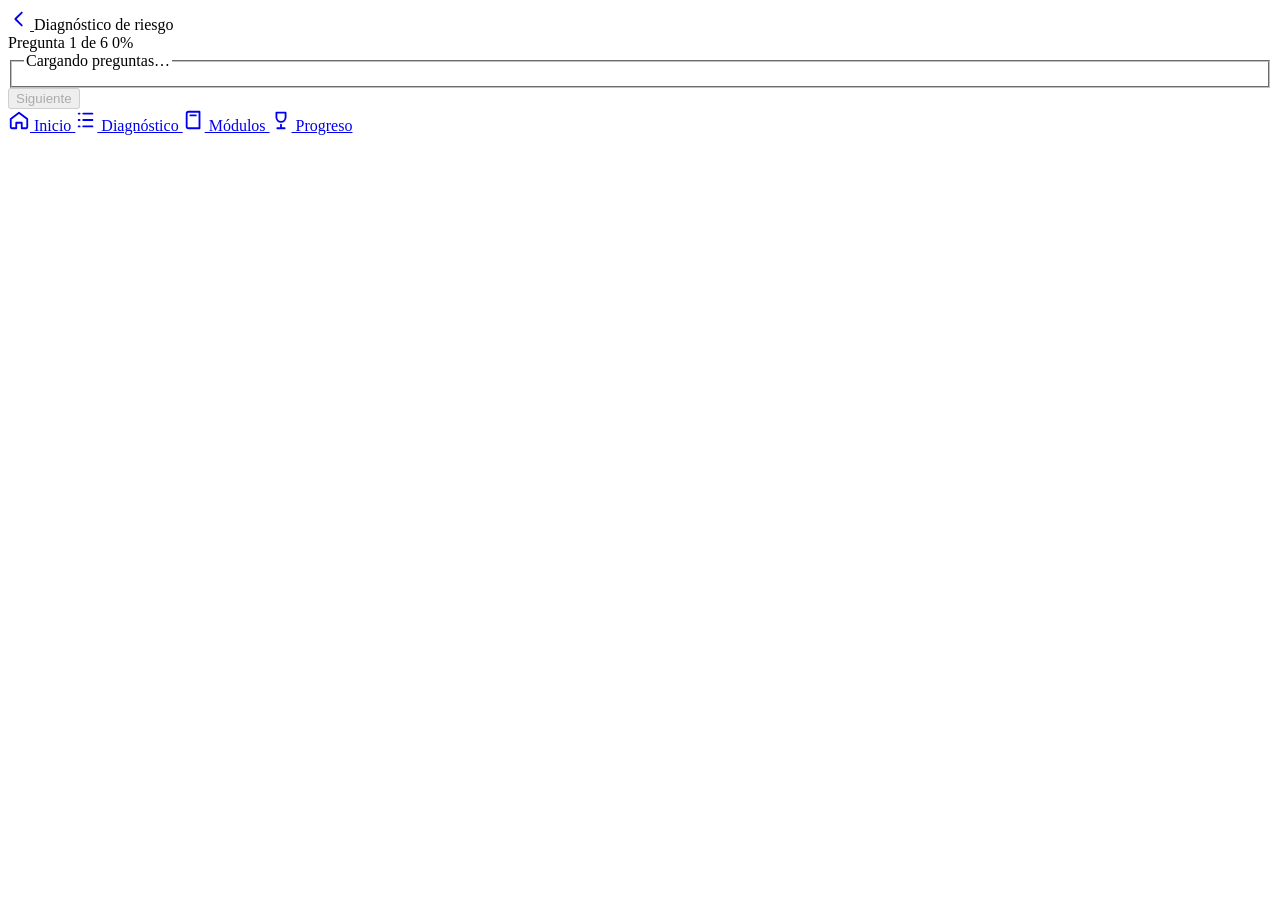
==== diagnostico.html @ ab0bbe76 "intento1" ====
<!doctype html>
<html lang="es">
<head>
  <meta charset="utf-8">
  <meta name="viewport" content="width=device-width, initial-scale=1">
  <title>Diagnóstico de riesgo · BPC 360</title>

  <link rel="preconnect" href="https://fonts.googleapis.com">
  <link rel="preconnect" href="https://fonts.gstatic.com" crossorigin>
  <link href="https://fonts.googleapis.com/css2?family=IBM+Plex+Sans:wght@400;500;600&amp;family=Space+Grotesk:wght@500;700&amp;display=swap" rel="stylesheet">

  <!-- Estilos globales (los publica Andrés). Si aún no existe, la página funciona igual. -->
  <link rel="stylesheet" href="css/styles.css">
  <link rel="stylesheet" href="css/diagnostico.css">
</head>
<body>
  <div class="dx-app">

    <header class="dx-header">
      <div class="dx-header__fila">
        <a class="dx-volver" href="index.html" aria-label="Volver al inicio">
          <svg width="22" height="22" viewBox="0 0 24 24" fill="none" stroke="currentColor" stroke-width="2" stroke-linecap="round" stroke-linejoin="round" aria-hidden="true"><path d="M15 5l-7 7 7 7"></path></svg>
        </a>
        <span class="dx-header__titulo">Diagnóstico de riesgo</span>
      </div>

      <div id="dx-progreso" class="dx-progreso">
        <div class="dx-progreso__texto">
          <span id="dx-progreso-texto" aria-live="polite">Pregunta 1 de 6</span>
          <span id="dx-progreso-porcentaje">0%</span>
        </div>
        <div class="dx-barra" role="progressbar" aria-label="Avance del diagnóstico" aria-valuemin="0" aria-valuemax="100" aria-valuenow="0" id="dx-barra">
          <div class="dx-barra__relleno" id="dx-barra-relleno"></div>
        </div>
      </div>
    </header>

    <main class="dx-main">

      <!-- Vista 1: preguntas -->
      <form id="dx-vista-pregunta" class="dx-vista" novalidate>
        <fieldset class="dx-fieldset">
          <legend class="dx-pregunta" id="dx-pregunta" tabindex="-1">
            <span class="dx-pregunta__icono" id="dx-icono" aria-hidden="true"></span>
            <span class="dx-pregunta__texto" id="dx-pregunta-texto">Cargando preguntas…</span>
          </legend>
          <div class="dx-opciones" id="dx-opciones"></div>
        </fieldset>

        <p class="dx-error" id="dx-error" role="alert" hidden></p>

        <div class="dx-acciones">
          <button type="button" class="dx-btn dx-btn--secundario" id="dx-anterior" hidden>Anterior</button>
          <button type="submit" class="dx-btn dx-btn--primario" id="dx-siguiente" disabled>Siguiente</button>
        </div>
      </form>

      <!-- Vista 2: resultado -->
      <section id="dx-vista-resultado" class="dx-vista" hidden aria-labelledby="dx-resultado-titulo">
        <div class="dx-resultado" id="dx-resultado">
          <div class="dx-resultado__insignia" id="dx-resultado-insignia" aria-hidden="true"></div>
          <p class="dx-resultado__etiqueta">Tu nivel de riesgo</p>
          <h1 class="dx-resultado__titulo" id="dx-resultado-titulo" tabindex="-1">—</h1>
          <p class="dx-resultado__texto" id="dx-resultado-texto"></p>

          <div class="dx-escala" aria-hidden="true">
            <div class="dx-escala__relleno" id="dx-escala-relleno"></div>
          </div>
          <p class="dx-resultado__puntaje" id="dx-resultado-puntaje"></p>
        </div>

        <div class="dx-acciones dx-acciones--columna">
          <a class="dx-btn dx-btn--primario" href="modulo-sms.html">Empezar módulo SMS</a>
          <button type="button" class="dx-btn dx-btn--secundario" id="dx-repetir">Repetir diagnóstico</button>
        </div>
      </section>

    </main>

    <!-- Menú inferior TEMPORAL: cuando Andrés publique js/nav.js, este bloque se reemplaza. -->
    <nav class="dx-nav" aria-label="Navegación principal">
      <a href="index.html">
        <svg width="22" height="22" viewBox="0 0 24 24" fill="none" stroke="currentColor" stroke-width="2" stroke-linecap="round" stroke-linejoin="round" aria-hidden="true"><path d="M3 11l9-7 9 7v9a1 1 0 0 1-1 1h-5v-6H9v6H4a1 1 0 0 1-1-1z"></path></svg>
        Inicio
      </a>
      <a href="diagnostico.html" aria-current="page">
        <svg width="22" height="22" viewBox="0 0 24 24" fill="none" stroke="currentColor" stroke-width="2" stroke-linecap="round" aria-hidden="true"><path d="M9 5h10M9 12h10M9 19h10M4 5h1M4 12h1M4 19h1"></path></svg>
        Diagnóstico
      </a>
      <a href="modulo-sms.html">
        <svg width="22" height="22" viewBox="0 0 24 24" fill="none" stroke="currentColor" stroke-width="2" stroke-linecap="round" stroke-linejoin="round" aria-hidden="true"><path d="M4 5a2 2 0 0 1 2-2h12v18H6a2 2 0 0 1-2-2z"></path><path d="M8 7h6"></path></svg>
        Módulos
      </a>
      <a href="progreso.html">
        <svg width="22" height="22" viewBox="0 0 24 24" fill="none" stroke="currentColor" stroke-width="2" stroke-linecap="round" stroke-linejoin="round" aria-hidden="true"><path d="M8 21h8M12 17v4M7 4h10v5a5 5 0 0 1-10 0z"></path></svg>
        Progreso
      </a>
    </nav>

  </div>

  <script src="js/diagnostico.js"></script>
</body>
</html>
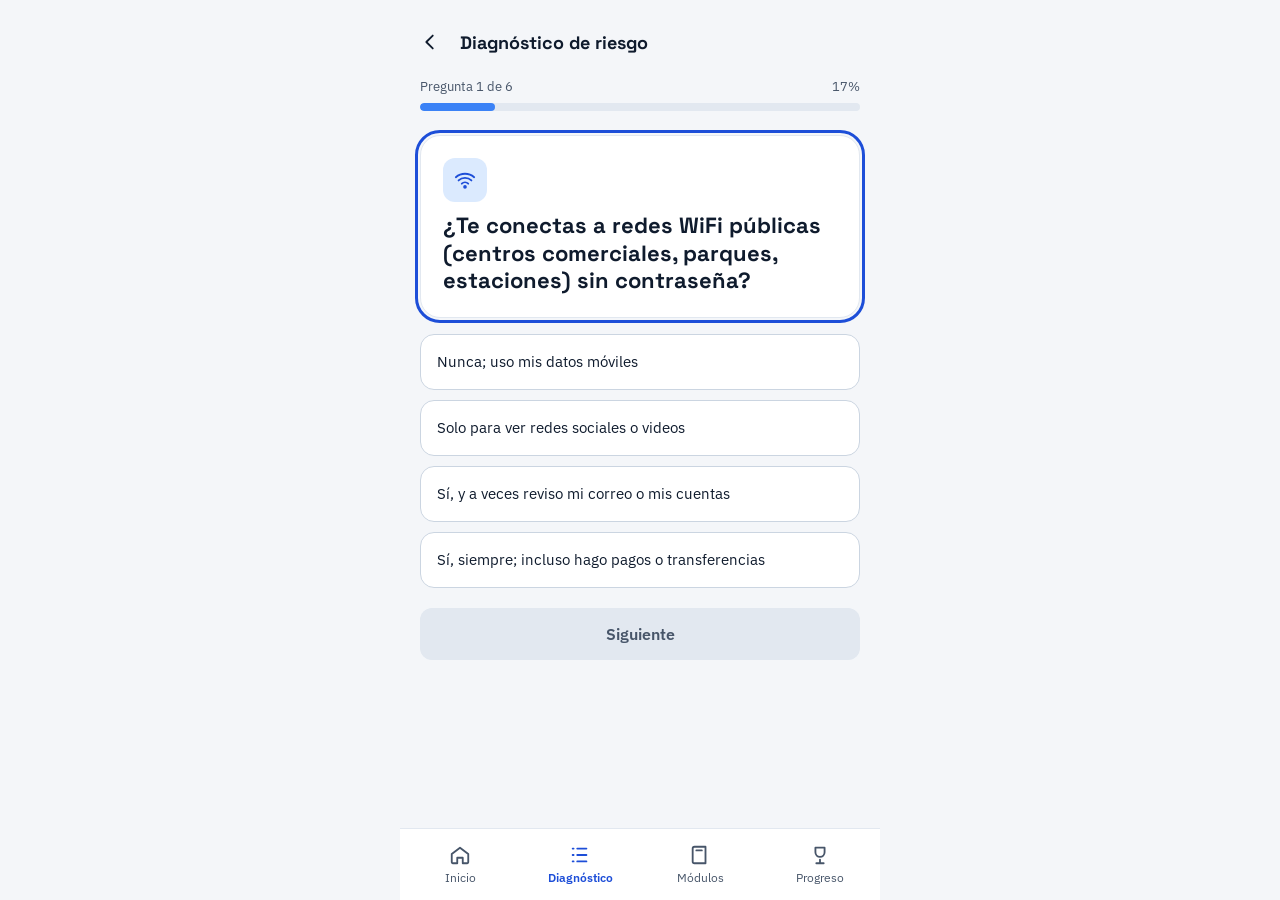
==== commit 18146aa2: "completo el inico" ====
--- a/diagnostico.html
+++ b/diagnostico.html
@@ -77,28 +77,12 @@
 
     </main>
 
-    <!-- Menú inferior TEMPORAL: cuando Andrés publique js/nav.js, este bloque se reemplaza. -->
-    <nav class="dx-nav" aria-label="Navegación principal">
-      <a href="index.html">
-        <svg width="22" height="22" viewBox="0 0 24 24" fill="none" stroke="currentColor" stroke-width="2" stroke-linecap="round" stroke-linejoin="round" aria-hidden="true"><path d="M3 11l9-7 9 7v9a1 1 0 0 1-1 1h-5v-6H9v6H4a1 1 0 0 1-1-1z"></path></svg>
-        Inicio
-      </a>
-      <a href="diagnostico.html" aria-current="page">
-        <svg width="22" height="22" viewBox="0 0 24 24" fill="none" stroke="currentColor" stroke-width="2" stroke-linecap="round" aria-hidden="true"><path d="M9 5h10M9 12h10M9 19h10M4 5h1M4 12h1M4 19h1"></path></svg>
-        Diagnóstico
-      </a>
-      <a href="modulo-sms.html">
-        <svg width="22" height="22" viewBox="0 0 24 24" fill="none" stroke="currentColor" stroke-width="2" stroke-linecap="round" stroke-linejoin="round" aria-hidden="true"><path d="M4 5a2 2 0 0 1 2-2h12v18H6a2 2 0 0 1-2-2z"></path><path d="M8 7h6"></path></svg>
-        Módulos
-      </a>
-      <a href="progreso.html">
-        <svg width="22" height="22" viewBox="0 0 24 24" fill="none" stroke="currentColor" stroke-width="2" stroke-linecap="round" stroke-linejoin="round" aria-hidden="true"><path d="M8 21h8M12 17v4M7 4h10v5a5 5 0 0 1-10 0z"></path></svg>
-        Progreso
-      </a>
-    </nav>
+    <nav class="bpc-nav" data-bpc-nav aria-label="Navegación principal"></nav>
 
   </div>
 
+  <script src="js/storage.js"></script>
+  <script src="js/nav.js"></script>
   <script src="js/diagnostico.js"></script>
 </body>
 </html>
--- a/css/styles.css
+++ b/css/styles.css
@@ -0,0 +1,209 @@
+/* ==========================================================
+   BPC 360 · Estilos globales (Andrés)
+
+   Este archivo lo cargan TODAS las páginas, antes de su CSS propio:
+     <link rel="stylesheet" href="css/styles.css">
+     <link rel="stylesheet" href="css/<tu-seccion>.css">
+
+   Reglas del equipo
+   - Los colores, fuentes y radios se usan SIEMPRE con var(--nombre).
+     Nadie escribe colores sueltos para cosas que ya existen aquí.
+   - Las clases globales empiezan con "bpc-". Las de cada sección
+     tienen su propio prefijo (dx- diagnóstico, ini- inicio, ...).
+   - Las fuentes (Google Fonts) se cargan con un <link> en el <head>
+     de cada HTML, no con @import aquí.
+   ========================================================== */
+
+/* ---------- 1. Variables (design tokens) ---------- */
+
+:root {
+  /* Base */
+  --color-fondo: #F4F6F9;
+  --color-superficie: #FFFFFF;
+  --color-texto: #0F1B2D;
+  --color-texto-suave: #475569;
+  --color-borde: #CBD5E1;
+  --color-borde-suave: #E2E8F0;
+  --color-oscuro: #0F1B2D;
+
+  /* Azul de marca */
+  --color-primario: #3B82F6;
+  --color-primario-fuerte: #1D4ED8;
+  --color-primario-claro: #DBEAFE;
+  --color-seleccion: #EFF6FF;
+  --color-acento-sobre-oscuro: #60A5FA;
+
+  /* Niveles de riesgo (siempre con icono y texto, no solo color) */
+  --color-bajo-fondo: #DCFCE7;
+  --color-bajo-texto: #166534;
+  --color-medio-fondo: #FEF3C7;
+  --color-medio-texto: #92400E;
+  --color-alto-fondo: #FEE2E2;
+  --color-alto-texto: #991B1B;
+
+  /* Avisos / notas */
+  --color-aviso-fondo: #FFF7ED;
+  --color-aviso-borde: #FDBA74;
+  --color-aviso-texto: #7C2D12;
+
+  /* Tipografía */
+  --fuente-texto: 'IBM Plex Sans', system-ui, sans-serif;
+  --fuente-titulos: 'Space Grotesk', system-ui, sans-serif;
+
+  /* Formas */
+  --radio-sm: 12px;
+  --radio-md: 16px;
+  --radio-lg: 20px;
+
+  /* Medidas */
+  --ancho-app: 480px;
+  --alto-nav: 72px;
+}
+
+/* ---------- 2. Base ---------- */
+
+*, *::before, *::after { box-sizing: border-box; }
+
+body {
+  margin: 0;
+  background: var(--color-fondo);
+  color: var(--color-texto);
+  font-family: var(--fuente-texto);
+  -webkit-text-size-adjust: 100%;
+}
+
+h1, h2, h3 { font-family: var(--fuente-titulos); }
+
+[hidden] { display: none !important; }
+
+:focus-visible {
+  outline: 3px solid var(--color-primario-fuerte);
+  outline-offset: 2px;
+}
+
+/* Texto solo para lectores de pantalla */
+.bpc-sr-only {
+  position: absolute;
+  width: 1px;
+  height: 1px;
+  margin: -1px;
+  padding: 0;
+  overflow: hidden;
+  clip: rect(0 0 0 0);
+  white-space: nowrap;
+  border: 0;
+}
+
+/* ---------- 3. Estructura de página ----------
+   <div class="bpc-app">
+     <header>…</header>
+     <main>…</main>
+     <nav class="bpc-nav" data-bpc-nav aria-label="Navegación principal"></nav>
+   </div>
+   ---------------------------------------------- */
+
+.bpc-app {
+  max-width: var(--ancho-app);
+  min-height: 100vh;
+  min-height: 100dvh;
+  margin: 0 auto;
+  display: flex;
+  flex-direction: column;
+  background: var(--color-fondo);
+}
+
+/* ---------- 4. Botones ----------
+   <a class="bpc-btn bpc-btn--primario">…</a>  (también sirve en <button>)
+   ---------------------------------------- */
+
+.bpc-btn {
+  min-height: 52px;
+  padding: 0 20px;
+  display: flex;
+  align-items: center;
+  justify-content: center;
+  font: inherit;
+  font-size: 16px;
+  font-weight: 600;
+  text-decoration: none;
+  border-radius: var(--radio-sm);
+  border: 2px solid transparent;
+  cursor: pointer;
+}
+
+.bpc-btn--primario {
+  background: var(--color-oscuro);
+  color: #FFFFFF;
+}
+
+.bpc-btn--secundario {
+  background: transparent;
+  color: var(--color-texto);
+  border-color: var(--color-borde);
+}
+
+/* Para usar sobre fondos oscuros (por ejemplo el hero de inicio) */
+.bpc-btn--acento {
+  background: var(--color-acento-sobre-oscuro);
+  color: var(--color-oscuro);
+}
+
+.bpc-btn:disabled {
+  background: var(--color-borde-suave);
+  color: var(--color-texto-suave);
+  cursor: not-allowed;
+}
+
+/* ---------- 5. Tarjeta y nota ---------- */
+
+.bpc-card {
+  background: var(--color-superficie);
+  border: 1px solid var(--color-borde-suave);
+  border-radius: var(--radio-lg);
+  padding: 20px;
+}
+
+.bpc-nota {
+  margin: 0;
+  padding: 12px 14px;
+  font-size: 14px;
+  line-height: 1.45;
+  color: var(--color-aviso-texto);
+  background: var(--color-aviso-fondo);
+  border: 1px solid var(--color-aviso-borde);
+  border-radius: var(--radio-md);
+}
+
+/* ---------- 6. Menú inferior (lo dibuja js/nav.js) ---------- */
+
+.bpc-nav {
+  position: sticky;
+  bottom: 0;
+  height: var(--alto-nav);
+  display: grid;
+  grid-template-columns: repeat(4, minmax(0, 1fr));
+  background: var(--color-superficie);
+  border-top: 1px solid var(--color-borde-suave);
+}
+
+.bpc-nav a {
+  display: flex;
+  flex-direction: column;
+  align-items: center;
+  justify-content: center;
+  gap: 4px;
+  font-size: 12px;
+  color: var(--color-texto-suave);
+  text-decoration: none;
+}
+
+.bpc-nav a[aria-current="page"] {
+  color: var(--color-primario-fuerte);
+  font-weight: 600;
+}
+
+.bpc-nav a:focus-visible { outline-offset: -3px; }
+
+@media (prefers-reduced-motion: reduce) {
+  * { transition: none !important; animation: none !important; }
+}
--- a/css/diagnostico.css
+++ b/css/diagnostico.css
@@ -0,0 +1,363 @@
+/* ==========================================================
+   BPC 360 · Diagnóstico de riesgo (Sofía)
+   Todas las clases empiezan con "dx-" para no chocar con las
+   de otras secciones.
+
+   COLORES: abajo se definen variables locales (--dx-*) que
+   toman el valor de las variables globales de css/styles.css
+   si existen (por ejemplo --color-primario). Si no existen,
+   usan el valor de respaldo. Cuando Andrés publique styles.css,
+   hay que alinear los nombres de las variables con él.
+   ========================================================== */
+
+:root {
+  --dx-fondo: var(--color-fondo, #F4F6F9);
+  --dx-superficie: var(--color-superficie, #FFFFFF);
+  --dx-texto: var(--color-texto, #0F1B2D);
+  --dx-texto-suave: var(--color-texto-suave, #475569);
+  --dx-borde: var(--color-borde, #CBD5E1);
+  --dx-borde-suave: var(--color-borde-suave, #E2E8F0);
+  --dx-oscuro: var(--color-oscuro, #0F1B2D);
+  --dx-primario: var(--color-primario, #3B82F6);
+  --dx-primario-fuerte: var(--color-primario-fuerte, #1D4ED8);
+  --dx-primario-claro: var(--color-primario-claro, #DBEAFE);
+  --dx-seleccion: var(--color-seleccion, #EFF6FF);
+
+  --dx-fuente-texto: var(--fuente-texto, 'IBM Plex Sans', system-ui, sans-serif);
+  --dx-fuente-titulos: var(--fuente-titulos, 'Space Grotesk', system-ui, sans-serif);
+}
+
+* { box-sizing: border-box; }
+
+body {
+  margin: 0;
+  background: var(--dx-fondo);
+  color: var(--dx-texto);
+  font-family: var(--dx-fuente-texto);
+}
+
+[hidden] { display: none !important; }
+
+.dx-app {
+  max-width: 480px;
+  min-height: 100vh;
+  min-height: 100dvh;
+  margin: 0 auto;
+  display: flex;
+  flex-direction: column;
+  background: var(--dx-fondo);
+}
+
+/* ---------- Encabezado y progreso ---------- */
+
+.dx-header {
+  padding: 20px 20px 8px;
+  display: flex;
+  flex-direction: column;
+  gap: 14px;
+}
+
+.dx-header__fila {
+  display: flex;
+  align-items: center;
+  gap: 8px;
+}
+
+.dx-volver {
+  width: 44px;
+  height: 44px;
+  margin-left: -12px;
+  display: flex;
+  align-items: center;
+  justify-content: center;
+  color: var(--dx-texto);
+  border-radius: 12px;
+}
+
+.dx-header__titulo {
+  font-family: var(--dx-fuente-titulos);
+  font-weight: 700;
+  font-size: 18px;
+}
+
+.dx-progreso__texto {
+  display: flex;
+  justify-content: space-between;
+  font-size: 13px;
+  color: var(--dx-texto-suave);
+  margin-bottom: 8px;
+}
+
+.dx-barra {
+  height: 8px;
+  background: var(--dx-borde-suave);
+  border-radius: 999px;
+  overflow: hidden;
+}
+
+.dx-barra__relleno {
+  height: 100%;
+  width: 0;
+  background: var(--dx-primario);
+  border-radius: 999px;
+  transition: width 0.25s ease;
+}
+
+/* ---------- Contenido ---------- */
+
+.dx-main {
+  flex: 1;
+  padding: 16px 20px 24px;
+}
+
+.dx-vista {
+  display: flex;
+  flex-direction: column;
+  gap: 16px;
+}
+
+.dx-fieldset {
+  border: 0;
+  margin: 0;
+  padding: 0;
+  min-width: 0;
+  display: flex;
+  flex-direction: column;
+  gap: 16px;
+}
+
+.dx-pregunta {
+  width: 100%;
+  margin-bottom: 16px; /* el legend no recibe el gap del fieldset */
+  padding: 22px;
+  display: flex;
+  flex-direction: column;
+  gap: 10px;
+  background: var(--dx-superficie);
+  border: 1px solid var(--dx-borde-suave);
+  border-radius: 20px;
+}
+
+.dx-pregunta:focus { outline: none; }
+.dx-pregunta:focus-visible { outline: 3px solid var(--dx-primario-fuerte); outline-offset: 2px; }
+
+.dx-pregunta__icono {
+  width: 44px;
+  height: 44px;
+  border-radius: 12px;
+  background: var(--dx-primario-claro);
+  color: var(--dx-primario-fuerte);
+  display: flex;
+  align-items: center;
+  justify-content: center;
+}
+
+.dx-pregunta__texto {
+  font-family: var(--dx-fuente-titulos);
+  font-weight: 700;
+  font-size: 22px;
+  line-height: 1.25;
+}
+
+/* ---------- Opciones (radios) ---------- */
+
+.dx-opciones {
+  display: flex;
+  flex-direction: column;
+  gap: 10px;
+}
+
+.dx-opcion {
+  position: relative;
+  display: block;
+}
+
+.dx-opcion input {
+  position: absolute;
+  inset: 0;
+  width: 100%;
+  height: 100%;
+  margin: 0;
+  opacity: 0;
+  cursor: pointer;
+}
+
+.dx-opcion__caja {
+  min-height: 56px;
+  padding: 14px 16px;
+  display: flex;
+  align-items: center;
+  justify-content: space-between;
+  gap: 12px;
+  font-size: 15px;
+  line-height: 1.4;
+  background: var(--dx-superficie);
+  border: 1px solid var(--dx-borde);
+  border-radius: 14px;
+}
+
+.dx-opcion__marca {
+  display: none;
+  flex: none;
+  color: var(--dx-primario-fuerte);
+}
+
+.dx-opcion input:checked + .dx-opcion__caja {
+  background: var(--dx-seleccion);
+  border-color: var(--dx-primario);
+  box-shadow: 0 0 0 1px var(--dx-primario);
+  font-weight: 500;
+}
+
+.dx-opcion input:checked + .dx-opcion__caja .dx-opcion__marca { display: block; }
+
+.dx-opcion input:focus-visible + .dx-opcion__caja {
+  outline: 3px solid var(--dx-primario-fuerte);
+  outline-offset: 2px;
+}
+
+/* ---------- Botones ---------- */
+
+.dx-acciones {
+  display: flex;
+  gap: 10px;
+  margin-top: 4px;
+}
+
+.dx-acciones--columna { flex-direction: column; }
+
+.dx-btn {
+  min-height: 52px;
+  padding: 0 20px;
+  display: flex;
+  align-items: center;
+  justify-content: center;
+  font: inherit;
+  font-size: 16px;
+  font-weight: 600;
+  text-decoration: none;
+  border-radius: 12px;
+  border: 2px solid transparent;
+  cursor: pointer;
+}
+
+.dx-btn--primario {
+  flex: 1;
+  background: var(--dx-oscuro);
+  color: #FFFFFF;
+}
+
+.dx-btn--secundario {
+  background: transparent;
+  color: var(--dx-texto);
+  border-color: var(--dx-borde);
+}
+
+.dx-btn:disabled {
+  background: var(--dx-borde-suave);
+  color: var(--dx-texto-suave);
+  cursor: not-allowed;
+}
+
+.dx-btn:focus-visible { outline: 3px solid var(--dx-primario-fuerte); outline-offset: 2px; }
+
+.dx-error {
+  margin: 0;
+  padding: 12px 14px;
+  font-size: 14px;
+  line-height: 1.45;
+  color: #7C2D12;
+  background: #FFF7ED;
+  border: 1px solid #FDBA74;
+  border-radius: 14px;
+}
+
+/* ---------- Resultado ---------- */
+
+.dx-resultado {
+  --dx-nivel-fondo: #DCFCE7;
+  --dx-nivel-texto: #166534;
+  --dx-nivel-barra: #166534;
+
+  padding: 28px 22px;
+  display: flex;
+  flex-direction: column;
+  align-items: center;
+  text-align: center;
+  gap: 8px;
+  background: var(--dx-superficie);
+  border: 1px solid var(--dx-borde-suave);
+  border-radius: 20px;
+}
+
+.dx-resultado[data-nivel="medio"] {
+  --dx-nivel-fondo: #FEF3C7;
+  --dx-nivel-texto: #92400E;
+  --dx-nivel-barra: #B45309;
+}
+
+.dx-resultado[data-nivel="alto"] {
+  --dx-nivel-fondo: #FEE2E2;
+  --dx-nivel-texto: #991B1B;
+  --dx-nivel-barra: #B91C1C;
+}
+
+.dx-resultado__insignia {
+  width: 72px;
+  height: 72px;
+  border-radius: 50%;
+  display: flex;
+  align-items: center;
+  justify-content: center;
+  background: var(--dx-nivel-fondo);
+  color: var(--dx-nivel-texto);
+}
+
+.dx-resultado__etiqueta {
+  margin: 8px 0 0;
+  font-size: 13px;
+  color: var(--dx-texto-suave);
+}
+
+.dx-resultado__titulo {
+  margin: 0;
+  font-family: var(--dx-fuente-titulos);
+  font-size: 30px;
+  line-height: 1.15;
+  color: var(--dx-nivel-texto);
+}
+
+.dx-resultado__titulo:focus { outline: none; }
+
+.dx-resultado__texto {
+  margin: 0;
+  font-size: 15px;
+  line-height: 1.5;
+  color: #334155;
+}
+
+.dx-escala {
+  width: 100%;
+  height: 10px;
+  margin-top: 10px;
+  background: var(--dx-borde-suave);
+  border-radius: 999px;
+  overflow: hidden;
+}
+
+.dx-escala__relleno {
+  height: 100%;
+  width: 0;
+  background: var(--dx-nivel-barra);
+  border-radius: 999px;
+}
+
+.dx-resultado__puntaje {
+  margin: 0;
+  font-size: 13px;
+  color: var(--dx-texto-suave);
+}
+
+@media (prefers-reduced-motion: reduce) {
+  .dx-barra__relleno { transition: none; }
+}
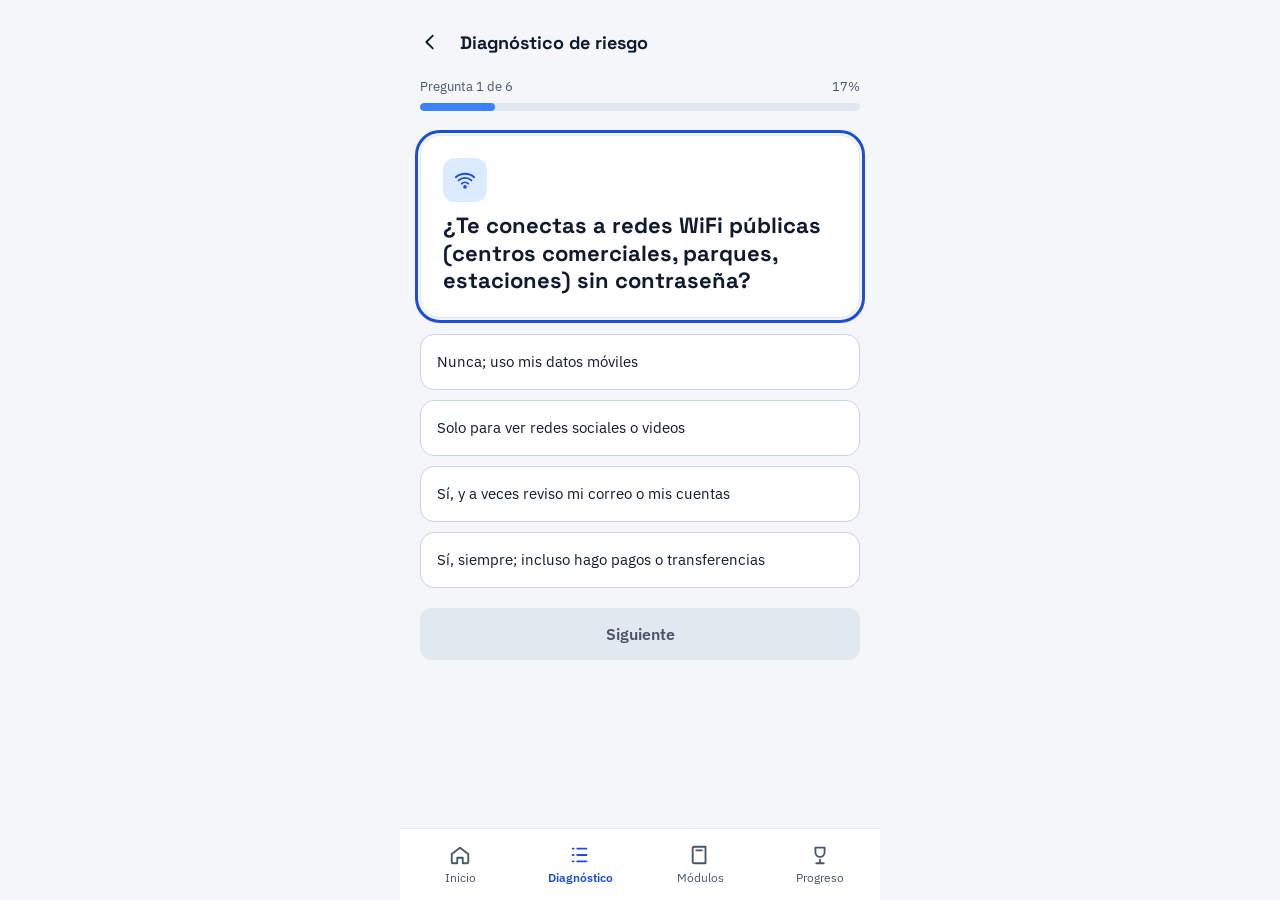
==== commit 212c5370: "listo todo" ====
--- a/diagnostico.html
+++ b/diagnostico.html
@@ -85,4 +85,4 @@
   <script src="js/nav.js"></script>
   <script src="js/diagnostico.js"></script>
 </body>
-</html>
+</html>
--- a/css/styles.css
+++ b/css/styles.css
@@ -204,6 +204,84 @@
 
 .bpc-nav a:focus-visible { outline-offset: -3px; }
 
+/* ---------- 7. Encabezado de página interna y etapas del módulo ----------
+   <header class="bpc-pagina-header">
+     <div class="bpc-pagina-header__fila">
+       <a class="bpc-volver" href="…" aria-label="Volver">…</a>
+       <h1 class="bpc-pagina-header__titulo">Título</h1>
+     </div>
+     <nav class="bpc-etapas" aria-label="Etapas del módulo">
+       <a href="…">1 · Aprende</a>
+       <a href="…" aria-current="step">2 · Practica</a>
+       <a href="…">3 · Demuestra</a>
+     </nav>
+   </header>
+   (las etapas pueden ser <a> o <button>; la actual lleva aria-current="step")
+   ------------------------------------------------------------------- */
+
+.bpc-pagina-header {
+  padding: 20px 20px 8px;
+  display: flex;
+  flex-direction: column;
+  gap: 12px;
+}
+
+.bpc-pagina-header__fila {
+  display: flex;
+  align-items: center;
+  gap: 8px;
+}
+
+.bpc-volver {
+  width: 44px;
+  height: 44px;
+  margin-left: -12px;
+  display: flex;
+  align-items: center;
+  justify-content: center;
+  color: var(--color-texto);
+  border-radius: var(--radio-sm);
+}
+
+.bpc-pagina-header__titulo {
+  margin: 0;
+  font-weight: 700;
+  font-size: 18px;
+}
+
+.bpc-etapas {
+  display: grid;
+  grid-template-columns: repeat(3, minmax(0, 1fr));
+  gap: 6px;
+  padding: 4px;
+  background: var(--color-borde-suave);
+  border-radius: var(--radio-sm);
+}
+
+.bpc-etapas a,
+.bpc-etapas button {
+  min-height: 44px;
+  padding: 0 4px;
+  display: flex;
+  align-items: center;
+  justify-content: center;
+  font: inherit;
+  font-size: 14px;
+  color: var(--color-texto-suave);
+  text-align: center;
+  text-decoration: none;
+  background: transparent;
+  border: 0;
+  border-radius: 9px;
+  cursor: pointer;
+}
+
+.bpc-etapas [aria-current="step"] {
+  background: var(--color-superficie);
+  color: var(--color-primario-fuerte);
+  font-weight: 600;
+}
+
 @media (prefers-reduced-motion: reduce) {
   * { transition: none !important; animation: none !important; }
-}
+}
